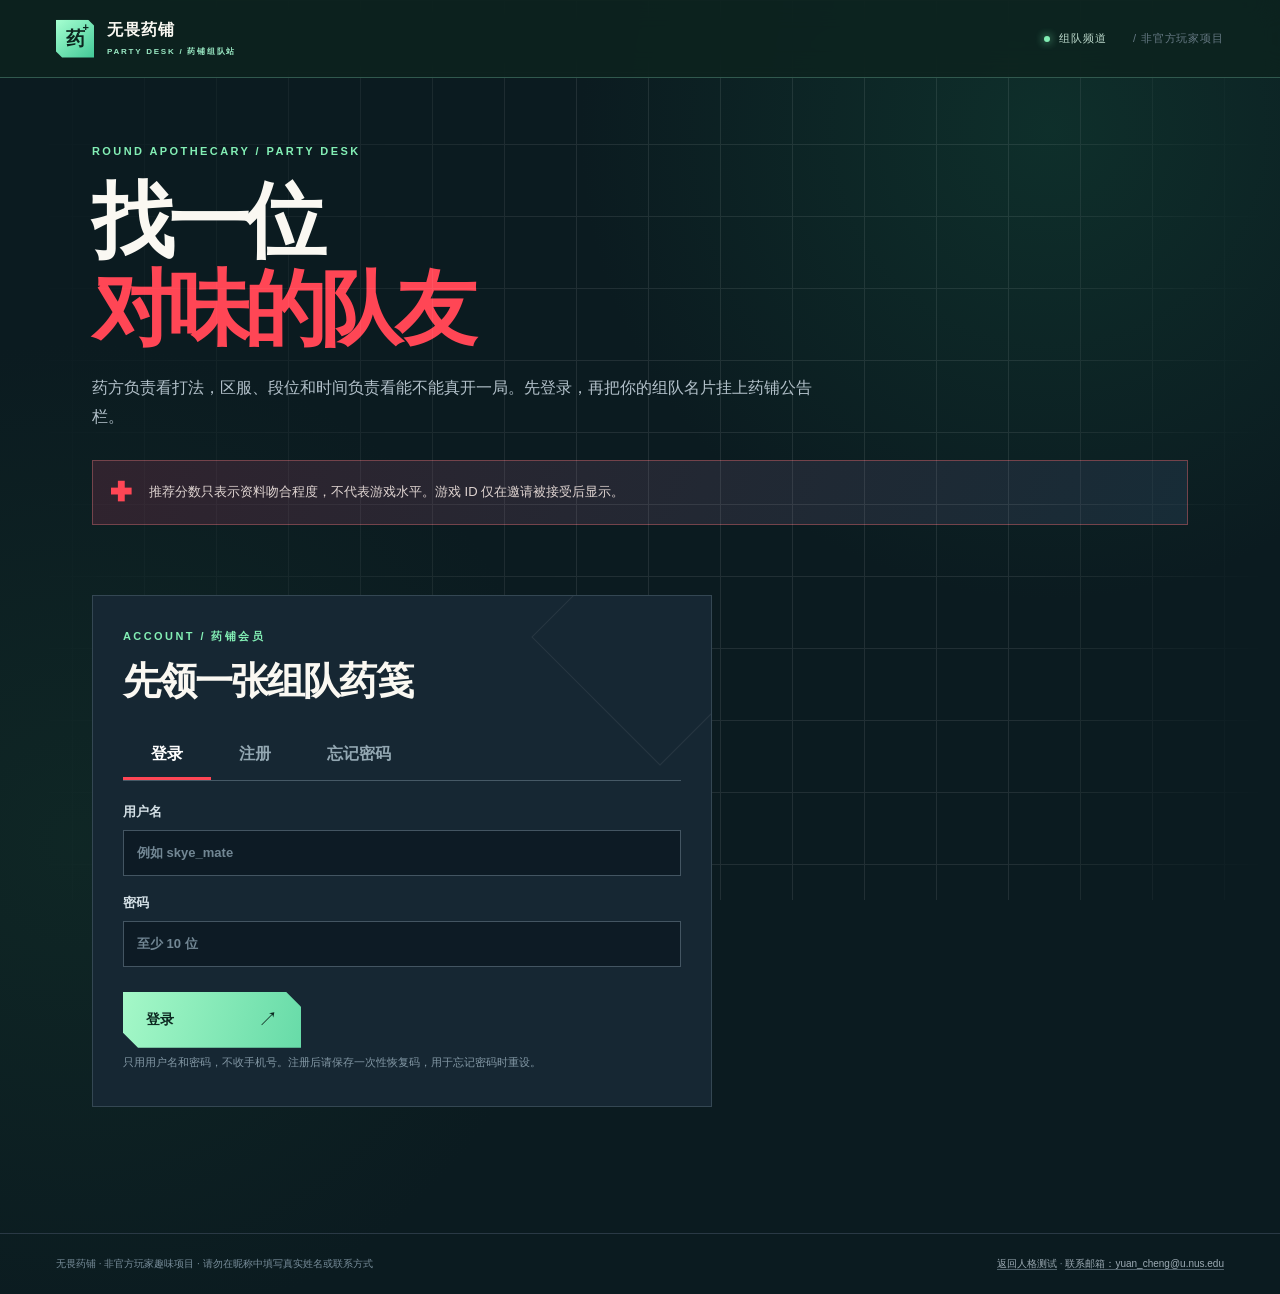
==== match.html @ 4412de56 "Add username accounts and teammate matching page" ====
<!doctype html>
<html lang="zh-CN">
<head>
  <meta charset="utf-8">
  <meta name="viewport" content="width=device-width, initial-scale=1">
  <meta name="theme-color" content="#0d1721">
  <meta http-equiv="Content-Security-Policy" content="default-src 'none'; script-src 'self'; style-src 'self'; img-src 'self' data:; connect-src https://valorant-apothecary-party.f2swf77gfz.chatgpt.site; base-uri 'none'; form-action 'none'">
  <title>药铺组队站｜无畏药铺</title>
  <link rel="stylesheet" href="./styles.css?v=11">
  <link rel="stylesheet" href="./match.css?v=1">
</head>
<body>
  <div class="site-shell">
    <header class="topbar"><a class="brand" href="./"><span class="brand-symbol" aria-hidden="true">药<span>+</span></span><span>无畏药铺<small>PARTY DESK / 药铺组队站</small></span></a><span class="top-status"><i></i> 组队频道 <span class="top-code">/ 非官方玩家项目</span></span></header>
    <main class="match-main">
      <div class="match-heading"><p class="overline">ROUND APOTHECARY / PARTY DESK</p><h1>找一位<span>对味的队友</span></h1><p>药方负责看打法，区服、段位和时间负责看能不能真开一局。先登录，再把你的组队名片挂上药铺公告栏。</p></div>
      <div class="match-banner"><span class="match-banner-icon" aria-hidden="true">✚</span><span>推荐分数只表示资料吻合程度，不代表游戏水平。游戏 ID 仅在邀请被接受后显示。</span></div>
      <p class="match-status" id="match-status" role="status" aria-live="polite"></p>
      <section class="match-panel match-recovery" id="recovery-panel" hidden><span class="panel-label">RECOVERY / 一次性恢复码</span><h2>先把这 5 个恢复码存好</h2><p>忘记密码时可用其中一个重新设置。每个只能用一次，离开此页后不再显示。</p><pre id="recovery-codes"></pre><button class="match-invite-button" id="copy-recovery" type="button">复制恢复码</button><button class="quiet-button" id="dismiss-recovery" type="button">我已保存</button></section>
      <section class="match-auth match-panel" id="match-auth" aria-labelledby="auth-title">
        <div class="match-panel-title"><span class="panel-label">ACCOUNT / 药铺会员</span><h2 id="auth-title">先领一张组队药笺</h2></div>
        <div class="match-tabs" role="tablist" aria-label="账号操作"><button id="tab-login" type="button" role="tab" aria-selected="true">登录</button><button id="tab-register" type="button" role="tab" aria-selected="false">注册</button><button id="tab-recover" type="button" role="tab" aria-selected="false">忘记密码</button></div>
        <form id="auth-form" class="match-form" autocomplete="on"><label>用户名<input id="auth-username" name="username" required minlength="3" maxlength="20" pattern="[A-Za-z][A-Za-z0-9_]{2,19}" autocomplete="username" placeholder="例如 skye_mate"></label><label id="recovery-code-label" hidden>一次性恢复码<input id="auth-code" name="recovery-code" minlength="24" maxlength="24" placeholder="注册时保存的恢复码"></label><label><span id="auth-password-label">密码</span><input id="auth-password" name="password" type="password" required minlength="10" maxlength="128" autocomplete="current-password" placeholder="至少 10 位"></label><button class="button-primary" id="auth-submit" type="submit">登录 <span>↗</span></button></form>
        <p class="match-fine">只用用户名和密码，不收手机号。注册后请保存一次性恢复码，用于忘记密码时重设。</p>
      </section>
      <div id="match-app" hidden>
        <div class="match-account"><strong id="match-welcome"></strong><button class="quiet-button" id="match-logout" type="button">退出登录</button></div>
        <section class="match-panel" aria-labelledby="profile-title"><div class="match-panel-title"><span class="panel-label">PROFILE / 我的组队名片</span><h2 id="profile-title">把开黑习惯写清楚</h2><p id="profile-persona-note"></p></div>
          <form id="profile-form" class="match-form"><div class="match-fields"><label>展示昵称<input id="profile-name" maxlength="20" required placeholder="队友会看到的名字"></label><label>游戏 ID <small>接受邀请后才显示</small><input id="profile-riot" maxlength="40" required placeholder="玩家名#标签"></label><label>区服<select id="profile-region" required><option value="">请选择</option><option value="cn">国服</option><option value="apac">亚太</option><option value="eu">欧洲</option><option value="na">北美</option><option value="other">其他</option></select></label><label>段位<select id="profile-rank" required><option value="">请选择</option><option value="0">黑铁</option><option value="1">青铜</option><option value="2">白银</option><option value="3">黄金</option><option value="4">铂金</option><option value="5">钻石</option><option value="6">超凡</option><option value="7">神话</option><option value="8">辐能战魂</option></select></label><label>常玩定位<select id="profile-role" required><option value="">请选择</option><option value="duelist">决斗者</option><option value="initiator">先锋</option><option value="controller">控场者</option><option value="sentinel">哨卫</option></select></label><label>语音习惯<select id="profile-voice"><option value="0">能开麦</option><option value="1">看情况开麦</option><option value="2">只打字</option></select></label><label class="match-span">我的人格药方<select id="profile-persona" required><option value="">先做测试或选择人格</option></select></label></div>
          <fieldset class="match-time"><legend>一般什么时候玩？可多选</legend><label><input type="checkbox" value="1"> 工作日白天</label><label><input type="checkbox" value="2"> 工作日晚上</label><label><input type="checkbox" value="4"> 周末白天</label><label><input type="checkbox" value="8"> 周末晚上</label><label><input type="checkbox" value="16"> 深夜</label></fieldset>
          <label class="match-toggle"><input id="profile-discoverable" type="checkbox"><span>在组队公告栏公开我的名片</span></label><p class="match-fine">公开名片时，别人能看到昵称、用户名、区服、段位、定位、时间和药方。游戏 ID 仍需双方同意组队后才会显示。</p><button class="button-primary" type="submit">保存组队名片 <span>↗</span></button></form>
        </section>
        <section class="match-panel" aria-labelledby="recommend-title"><div class="match-panel-title"><span class="panel-label">RECOMMEND / 今日合拍</span><h2 id="recommend-title">药铺给你配的队友</h2><p>同区服优先，再看段位、空闲时间和打法互补。</p></div><button class="button-link" id="refresh-matches" type="button">刷新推荐 ↗</button><div class="match-card-grid" id="match-candidates"></div></section>
        <section class="match-panel" aria-labelledby="invites-title"><div class="match-panel-title"><span class="panel-label">INVITATIONS / 组队回执</span><h2 id="invites-title">邀请与已配对队友</h2></div><div class="match-invites" id="match-invites"></div></section>
        <details class="match-danger"><summary>账号管理</summary><p>删除账号会清除你的名片、邀请和登录记录，无法撤销。</p><label>输入用户名确认<input id="delete-confirm" autocomplete="off"></label><label>输入密码确认<input id="delete-password" type="password" autocomplete="current-password"></label><button id="delete-account" type="button">永久删除账号</button></details>
      </div>
    </main>
    <footer><span>无畏药铺 · 非官方玩家趣味项目 · 请勿在昵称中填写真实姓名或联系方式</span><span><a href="./">返回人格测试</a> · <a href="mailto:yuan_cheng@u.nus.edu">联系邮箱：yuan_cheng@u.nus.edu</a></span></footer>
  </div>
  <script src="./lib/personality.js?v=11"></script>
  <script src="./match.js?v=1"></script>
</body>
</html>
---- styles.css ----
:root{--ink:#0d1721;--ink2:#172633;--red:#ff4655;--red2:#d63243;--cream:#ece8de;--white:#faf8f2;--muted:#8d9ca6;--line:#344450;--sans:-apple-system,BlinkMacSystemFont,'PingFang SC','Microsoft YaHei',sans-serif}
*{box-sizing:border-box}html{scroll-behavior:smooth}body{margin:0;background:var(--ink);color:var(--white);font-family:var(--sans);-webkit-font-smoothing:antialiased}button,input{font:inherit}button{cursor:pointer}button:disabled{cursor:not-allowed;opacity:.4}button:focus-visible,input:focus-visible,a:focus-visible{outline:2px solid #fff;outline-offset:4px}[hidden]{display:none!important}.site-shell{max-width:1440px;margin:auto;min-height:100vh;position:relative;overflow:hidden}.site-shell:before{content:"";position:fixed;inset:0;pointer-events:none;opacity:.12;background-image:linear-gradient(#fff 1px,transparent 1px),linear-gradient(90deg,#fff 1px,transparent 1px);background-size:80px 80px;mask-image:linear-gradient(90deg,transparent,#000 45%,#000 80%,transparent)}.topbar{height:78px;padding:0 56px;border-bottom:1px solid #2a3945;display:flex;align-items:center;justify-content:space-between;position:relative;z-index:2}.brand{padding:0;border:0;background:transparent;color:var(--white);display:flex;align-items:center;gap:13px;text-align:left;font-weight:850;font-size:16px;letter-spacing:.07em}.brand-symbol{width:38px;height:38px;background:var(--red);clip-path:polygon(0 0,85% 0,100% 22%,100% 100%,15% 100%,0 78%);display:grid;place-items:center;position:relative;font-size:25px;letter-spacing:-.13em}.brand-symbol span{font-size:10px;position:absolute;top:2px;right:5px;letter-spacing:0}.brand small{display:block;color:#8498a5;font-size:8px;letter-spacing:.22em;margin-top:5px;font-weight:600}.top-status{font-size:11px;letter-spacing:.08em;color:#a4b1bb;display:flex;align-items:center;gap:9px}.top-status i{width:6px;height:6px;border-radius:50%;background:var(--red)}.top-code{color:#667984;margin-left:17px}.screen{position:relative;z-index:1}.intro-screen{min-height:calc(100vh - 138px);display:grid;grid-template-columns:55% 45%;align-items:center;padding:64px 56px 80px}.intro-copy{z-index:1}.kicker,.overline,.panel-label{font-size:11px;font-weight:800;letter-spacing:.22em;color:var(--red)}.kicker{display:flex;align-items:center;gap:17px;margin:0 0 32px}.kicker-line{width:43px;height:1px;background:var(--red)}.kicker span:last-child{color:#9eacb6;letter-spacing:.1em}.intro-copy h1{font-size:clamp(64px,7.2vw,112px);line-height:1.1;letter-spacing:-.08em;margin:0;font-weight:900}.intro-copy h1 em{font-style:normal;color:var(--red);white-space:nowrap}.intro-lead{max-width:490px;color:#bac6ce;line-height:1.95;font-size:17px;margin:33px 0 35px}.intro-actions{display:flex;align-items:center;gap:26px;flex-wrap:wrap}.button-primary{border:0;background:var(--red);color:#fff;min-height:56px;min-width:178px;padding:0 23px;display:inline-flex;align-items:center;justify-content:space-between;gap:25px;font-weight:800;font-size:14px;clip-path:polygon(0 0,calc(100% - 15px) 0,100% 15px,100% 100%,15px 100%,0 calc(100% - 15px));transition:background .2s,transform .2s}.button-primary:hover:not(:disabled){background:#ff6571;transform:translateY(-2px)}.button-primary span{font-size:20px;font-weight:400}.button-link,.quiet-button{border:0;background:none;color:#cbd6dd;padding:10px 0;font-weight:650}.button-link{border-bottom:1px solid var(--red);font-size:13px}.button-link span{margin-left:9px;color:var(--red)}.quiet-button{font-size:12px;color:#94a4ad}.quiet-button:hover,.button-link:hover{color:#fff}.intro-meta{display:flex;gap:14px;align-items:center;margin-top:75px;font-size:11px;color:#80939e;flex-wrap:wrap}.intro-meta b{color:var(--red);font-size:17px;font-weight:400}.hero-art{height:580px;position:relative;display:grid;place-items:center;opacity:.96}.hero-art:before{content:"";position:absolute;width:360px;height:360px;border:1px solid #2c3c48;transform:rotate(45deg)}.hero-art:after{content:"";position:absolute;inset:40px;border:1px solid #293944;clip-path:polygon(0 0,85% 0,100% 15%,100% 100%,0 100%)}.hero-ring{position:absolute;border:1px solid #32434f;border-radius:50%}.ring-a{width:460px;height:460px}.ring-b{width:550px;height:550px;border-color:#253642}.hero-diamond{height:250px;width:250px;background:var(--red);transform:rotate(45deg);display:grid;place-items:center;box-shadow:0 0 95px #ff465530;z-index:1}.hero-diamond-inner{font-size:170px;font-weight:950;transform:rotate(-45deg);line-height:1;color:var(--ink)}.hero-cross{position:absolute;color:var(--red);font-size:24px;z-index:1}.cross-a{top:58px;right:65px}.cross-b{bottom:75px;left:70px}.hero-art-foot{position:absolute;bottom:15px;left:20px;right:20px;display:flex;justify-content:space-between;color:#6a7f8b;font-size:10px;letter-spacing:.18em}.hero-art-foot span{color:var(--red)}footer{border-top:1px solid #2a3945;padding:22px 56px;color:#788d9a;font-size:10px;display:flex;justify-content:space-between;gap:20px;line-height:1.6}footer a{color:#9dabb4;text-decoration:none;border-bottom:1px solid #52636d}footer a:hover{color:#fff}
.flow-screen,.gallery-screen,.result-screen{padding:45px 56px 85px;min-height:calc(100vh - 138px)}.flow-top{display:flex;justify-content:space-between;align-items:center;margin-bottom:48px}.flow-heading{display:flex;align-items:flex-end;justify-content:space-between;gap:24px;margin-bottom:30px}.flow-heading h2{font-size:clamp(38px,4vw,64px);line-height:1.15;letter-spacing:-.06em;margin:0 0 15px;font-weight:900}.flow-heading h2 span{color:var(--red)}.flow-heading p{color:#a4b3bd;font-size:14px;line-height:1.7;margin:0}.corner-stamp{font-size:12px;color:#6d8290;letter-spacing:.15em;border:1px solid #30414d;padding:13px 18px;white-space:nowrap}.selected-slots{display:grid;grid-template-columns:repeat(3,1fr);gap:13px;margin:32px 0}.selected-slot{min-height:115px;border:1px dashed #4c5d68;background:#15232e;position:relative;padding:17px 19px;display:flex;flex-direction:column;align-items:flex-start;justify-content:space-between}.selected-slot.filled{border-style:solid;border-color:var(--red);background:#271e29}.slot-order{color:#a2b0ba;font-size:10px;letter-spacing:.13em}.selected-slot strong{font-size:25px;line-height:1.1}.selected-slot:not(.filled) strong{color:#617682}.selected-slot small{font-size:11px;color:#a3b2bc}.slot-remove{position:absolute;right:11px;top:8px;background:none;border:0;color:#ddd;font-size:23px}.selector-toolbar{display:flex;align-items:center;justify-content:space-between;gap:20px;margin:43px 0 20px}.role-tabs{display:flex;gap:8px;flex-wrap:wrap}.role-tabs button{border:1px solid #3d4d59;color:#a2b2bd;background:#172631;padding:10px 15px;font-size:12px;font-weight:650}.role-tabs button.active{background:var(--red);color:white;border-color:var(--red)}.agent-search{display:flex;align-items:center;gap:8px;background:#172631;border:1px solid #3c4e5b;color:#7b8d98;padding:0 12px;min-width:245px;height:41px}.agent-search span{font-size:22px}.agent-search input{background:none;border:0;outline:none;color:#fff;width:100%;font-size:12px}.agent-search input::placeholder{color:#748692}.agent-grid{display:grid;grid-template-columns:repeat(5,1fr);gap:10px}.agent-card{min-width:0;min-height:75px;background:#192a36;border:1px solid #344652;color:#f2f1eb;text-align:left;display:flex;align-items:center;padding:11px;gap:11px;transition:border .15s,background .15s}.agent-card:hover{border-color:#aab8c1;background:#243643}.agent-card.selected{background:#392431;border-color:var(--red)}.agent-glyph{width:38px;height:45px;flex:none;background:#30434e;color:#b2c2cc;display:grid;place-items:center;clip-path:polygon(0 0,100% 0,100% 75%,75% 100%,0 100%);font-size:21px;font-weight:900}.agent-card.selected .agent-glyph{background:var(--red);color:#fff}.agent-info{display:flex;flex-direction:column;min-width:0;flex:1}.agent-info strong{font-size:13px;white-space:nowrap;overflow:hidden;text-overflow:ellipsis}.agent-info small{color:#8fa3b0;font-size:10px;margin-top:5px}.agent-check{color:var(--red);font-weight:800;font-size:16px}.flow-footer{margin-top:28px;display:flex;justify-content:space-between;align-items:center;color:#8fa3ad;font-size:11px}
.quiz-screen{max-width:1020px;margin:auto}.quiz-track{height:4px;background:#32434e;margin-top:25px}.quiz-track>div{height:100%;background:var(--red);transition:width .2s}.quiz-counter{display:flex;justify-content:space-between;color:#8ca0ad;font-size:12px;margin:16px 0 44px}.quiz-counter span:first-child{color:var(--red);font-weight:850;font-size:16px;letter-spacing:.15em}.quiz-card{background:#172733;border:1px solid #344753;padding:52px 55px 57px;clip-path:polygon(0 0,calc(100% - 27px) 0,100% 27px,100% 100%,0 100%)}.quiz-label{font-size:11px;color:var(--red);font-weight:800;letter-spacing:.17em;margin:0 0 28px;display:flex;justify-content:space-between}.quiz-card h2{font-size:clamp(26px,3.2vw,43px);letter-spacing:-.04em;line-height:1.4;margin:0 0 35px}.option-list{display:grid;gap:10px}.option{width:100%;min-height:65px;border:1px solid #465864;background:#21323e;color:#e7eef2;text-align:left;display:flex;align-items:center;gap:18px;padding:12px 17px;font-size:15px;line-height:1.5}.option:hover{background:#30424e;border-color:#b6c0c6}.option.active{background:#453039;border-color:var(--red)}.option-letter{font-size:11px;color:var(--red);font-weight:900;border:1px solid var(--red);width:27px;height:27px;display:grid;place-items:center;flex:none}.option-arrow{margin-left:auto;color:#82939d}.option.active .option-arrow{color:var(--red)}.quiz-actions{display:flex;justify-content:space-between;align-items:center;color:#7f929e;font-size:11px;margin-top:24px}
.result-hero{min-height:285px;background:var(--red);display:grid;grid-template-columns:130px 1fr 160px;align-items:center;gap:27px;padding:37px 43px;clip-path:polygon(0 0,calc(100% - 32px) 0,100% 32px,100% 100%,0 100%);position:relative;overflow:hidden}.result-hero:before{content:"";position:absolute;inset:0;background:repeating-linear-gradient(135deg,transparent 0,transparent 18px,#0000000b 18px,#0000000b 19px);pointer-events:none}.result-index{align-self:stretch;display:flex;flex-direction:column;justify-content:center;border-right:1px solid #ffffff70;color:#fff;z-index:1}.result-index span{font-size:10px;letter-spacing:.16em}.result-index strong{font-size:73px;line-height:1;font-weight:900;letter-spacing:-.09em}.result-main{z-index:1}.result-kicker{font-size:12px;font-weight:800;letter-spacing:.08em;margin:0 0 12px}.result-main h2{font-size:clamp(48px,5.6vw,80px);line-height:1.12;letter-spacing:-.08em;margin:0 0 12px;font-weight:950}.result-lead{font-size:18px;font-weight:600;margin:0 0 18px;line-height:1.6}.result-tags{display:flex;gap:7px;flex-wrap:wrap}.result-tags span{border:1px solid #ffffffaa;padding:5px 9px;font-size:11px}.result-glyph{font-weight:950;font-size:130px;color:#0d172180;letter-spacing:-.2em;z-index:1}.result-glyph span{font-size:50px;vertical-align:top}.result-layout{display:grid;grid-template-columns:1fr .85fr;gap:15px;margin-top:17px}.result-left{display:grid;gap:15px}.result-panel{border:1px solid #344753;background:#172733;padding:27px 30px}.description-pair{padding:24px 0;border-bottom:1px solid #344752}.description-pair span{font-size:11px;letter-spacing:.12em;color:#8298a6}.description-pair p{font-size:16px;line-height:1.75;margin:10px 0 0}.quote-box{margin-top:26px;background:#263a45;border-left:3px solid var(--red);padding:15px 18px}.quote-box span{display:block;font-size:10px;color:#9aadb7;margin-bottom:7px}.quote-box strong{font-size:18px;line-height:1.6}.pick-panel{min-height:160px}.pick-panel>div{display:flex;gap:8px;flex-wrap:wrap;margin:22px 0 15px}.pick-panel>div span{background:#263b47;border:1px solid #465b67;padding:8px 10px;font-size:12px}.pick-panel p,.structure-note{color:#8499a5;font-size:11px;line-height:1.75;margin:0}.structure-heading{display:flex;align-items:center;justify-content:space-between}.structure-heading>span:last-child{color:#718895;font-size:10px}.structure-panel h3{font-size:15px;margin:32px 0 14px}.structure-panel h3 small{font-size:10px;color:#8398a5;margin-left:12px;font-weight:400}.score-list{display:grid;gap:12px}.score-row>div:first-child{display:flex;justify-content:space-between;font-size:12px;margin-bottom:7px}.score-row strong{font-weight:550}.score-row span{color:#a8bac3}.score-track{height:7px;background:#2d404d}.score-track i{display:block;height:100%;background:var(--red);min-width:2px}.structure-note{margin-top:31px}.result-actions{display:flex;align-items:center;gap:25px;flex-wrap:wrap;margin-top:25px}.result-actions #copy-status{font-size:11px;color:#b9cbd4}
.gallery-tabs{margin:27px 0}.persona-grid{display:grid;grid-template-columns:repeat(3,1fr);gap:12px}.persona-card{border:1px solid #344752;background:#172833;padding:22px;min-height:275px;display:flex;flex-direction:column}.persona-card-top{display:flex;justify-content:space-between;color:var(--red);font-size:10px;font-weight:800;letter-spacing:.1em}.persona-card-top span:last-child{color:#91a5b0}.persona-card h3{font-size:26px;letter-spacing:-.04em;margin:25px 0 8px}.persona-card p{font-size:12px;color:#a9bbc5;line-height:1.7;margin:0 0 7px}.persona-card .persona-lead{font-size:13px;color:#fff;font-weight:650}.persona-card .persona-tease{color:#9daeb8}.persona-quote{margin-top:auto;padding-top:15px;color:#ff7d87;font-size:12px;font-weight:650}
@media(max-width:1100px){.agent-grid{grid-template-columns:repeat(4,1fr)}.intro-screen{grid-template-columns:60% 40%}.hero-art{transform:scale(.78)}.intro-copy h1{font-size:clamp(60px,7vw,88px)}.persona-grid{grid-template-columns:repeat(2,1fr)}}
@media(max-width:760px){.topbar{height:66px;padding:0 18px}.top-status{font-size:9px}.top-code{display:none}.brand{font-size:13px}.brand small{font-size:7px}.brand-symbol{width:33px;height:33px;font-size:22px}.intro-screen{display:block;padding:65px 22px 45px;min-height:auto}.intro-copy h1{font-size:clamp(48px,11vw,76px)}.intro-copy h1 em{white-space:normal}.intro-lead{font-size:14px;margin:24px 0 27px}.intro-meta{margin-top:47px;gap:9px;font-size:9px}.hero-art{height:280px;transform:scale(.52);transform-origin:center 30%;margin:8px 0 -110px}.hero-art-foot{display:none}footer{padding:20px 22px;display:block;font-size:9px}footer span{display:block;margin-bottom:8px}.flow-screen,.gallery-screen,.result-screen{padding:28px 18px 55px;min-height:calc(100vh - 114px)}.flow-top{margin-bottom:32px}.overline{font-size:9px}.flow-heading h2{font-size:37px}.flow-heading p{font-size:12px}.corner-stamp{display:none}.selected-slots{gap:6px;margin:25px 0}.selected-slot{padding:11px;min-height:92px}.slot-order{font-size:8px}.selected-slot strong{font-size:15px}.selected-slot small{font-size:9px}.slot-remove{top:5px;right:5px;font-size:17px}.selector-toolbar{display:block;margin:31px 0 16px}.role-tabs{gap:5px}.role-tabs button{padding:8px 10px;font-size:10px}.agent-search{margin-top:13px;width:100%}.agent-grid{grid-template-columns:repeat(2,1fr);gap:7px}.agent-card{min-height:63px;padding:7px;gap:7px}.agent-glyph{width:31px;height:38px;font-size:17px}.agent-info strong{font-size:11px}.agent-info small{font-size:9px}.agent-check{font-size:13px}.flow-footer{gap:12px}.flow-footer .button-primary{min-width:155px;min-height:50px;font-size:12px}.quiz-counter{font-size:10px;margin-bottom:28px}.quiz-counter span:last-child{max-width:170px;text-align:right}.quiz-card{padding:29px 19px 34px}.quiz-card h2{font-size:26px}.option{font-size:13px;padding:10px;gap:11px;min-height:62px}.quiz-actions{gap:12px}.quiz-actions>span{max-width:150px}.result-hero{display:block;padding:25px 22px 34px;min-height:0}.result-index{display:flex;flex-direction:row;gap:5px;align-items:baseline;justify-content:flex-start;border:0;margin-bottom:14px}.result-index strong{font-size:33px}.result-main h2{font-size:52px}.result-lead{font-size:15px}.result-glyph{display:none}.result-kicker{font-size:10px}.result-layout{display:block}.result-left{margin-bottom:14px}.result-panel{padding:22px}.description-pair p{font-size:14px}.quote-box strong{font-size:16px}.result-actions{gap:18px}.persona-grid{grid-template-columns:1fr}.persona-card{min-height:260px}}

/* Short, tactile feedback for choices and screen changes. */
.screen:not([hidden]){animation:screen-enter .32s ease-out both}
.button-primary,.button-link,.quiet-button,.role-tabs button,.slot-remove,.agent-card,.option{transition:transform .16s ease,background-color .16s ease,border-color .16s ease,color .16s ease,box-shadow .16s ease}
.button-primary:hover:not(:disabled){transform:translateY(-2px)}
.button-primary:active:not(:disabled),.button-primary:hover:active:not(:disabled){transform:translateY(2px) scale(.98);background:var(--red2)}
.button-link:active,.quiet-button:active,.role-tabs button:active,.slot-remove:active{transform:scale(.95)}
.agent-card:hover{transform:translateY(-2px)}
.agent-card:active,.agent-card:hover:active{transform:scale(.97)}
.agent-card.just-picked{animation:agent-lock .34s ease-out both}
.selected-slot.just-picked{animation:slot-lock .36s ease-out both}
.option:hover{transform:translateX(3px)}
.option:active,.option:hover:active{transform:translateX(1px) scale(.99)}
.option.active{animation:option-lock .36s ease-out both}
.option.active .option-arrow{transform:rotate(45deg);transition:transform .24s ease}
.quiz-card.question-enter{animation:question-enter .3s ease-out both}
.result-screen:not([hidden]) .result-hero{animation:result-reveal .48s cubic-bezier(.2,.8,.2,1) both}
.result-screen:not([hidden]) .result-panel{animation:panel-enter .4s ease-out .12s both}
.result-screen:not([hidden]) .structure-panel{animation-delay:.2s}
.result-screen:not([hidden]) .score-track i{transform-origin:left;animation:score-grow .65s cubic-bezier(.2,.8,.2,1) .3s both}
@keyframes screen-enter{from{opacity:0;transform:translateY(10px)}to{opacity:1;transform:translateY(0)}}
@keyframes agent-lock{0%{transform:scale(.95);box-shadow:0 0 0 0 #ff465500}55%{transform:scale(1.025);box-shadow:0 0 0 5px #ff465528}100%{transform:scale(1);box-shadow:0 0 0 0 #ff465500}}
@keyframes slot-lock{0%{background:#15232e;transform:translateY(5px)}60%{background:#4a2533}100%{background:#271e29;transform:translateY(0)}}
@keyframes option-lock{0%{box-shadow:inset 0 0 0 0 #ff4655aa}50%{box-shadow:inset 5px 0 0 0 #ff4655aa}100%{box-shadow:inset 3px 0 0 0 #ff465555}}
@keyframes question-enter{from{opacity:.3;transform:translateX(14px)}to{opacity:1;transform:translateX(0)}}
@keyframes result-reveal{from{opacity:0;transform:translateY(16px) scale(.985)}to{opacity:1;transform:translateY(0) scale(1)}}
@keyframes panel-enter{from{opacity:0;transform:translateY(12px)}to{opacity:1;transform:translateY(0)}}
@keyframes score-grow{from{transform:scaleX(0)}to{transform:scaleX(1)}}
@media(prefers-reduced-motion:reduce){html{scroll-behavior:auto}*,*::before,*::after{animation-duration:.01ms!important;animation-iteration-count:1!important;transition-duration:.01ms!important}}

/* The Spike escort: a playful visual thread from the lobby to the result. */
.intro-screen{background:radial-gradient(ellipse 47% 48% at 84% 49%,#73303b32 0,transparent 80%)}
.hero-art{isolation:isolate;--drift-x:0px;--drift-y:0px}
.hero-art:before{border-color:#ff46554b;box-shadow:0 0 85px #ff465513,inset 0 0 60px #ff46550b;animation:radar-breathe 5s ease-in-out infinite}
.hero-art:after{border-color:#5a414b;opacity:.7}
.hero-ring{border-style:dashed;animation:orbit-turn 35s linear infinite}
.ring-a{border-color:#ff46555e}
.ring-b{border-color:#57637066;animation-direction:reverse;animation-duration:55s}
.hero-diamond{width:255px;height:255px;opacity:.78;box-shadow:0 0 90px #ff465552;animation:diamond-breathe 4s ease-in-out infinite}
.hero-sweep{position:absolute;width:460px;height:460px;border-radius:50%;background:conic-gradient(from -45deg,transparent 0deg,transparent 295deg,#ff46551f 335deg,transparent 360deg);z-index:0;animation:orbit-turn 7s linear infinite;mask-image:radial-gradient(circle,transparent 0 44%,#000 45%)}
.hero-mascot{position:absolute;z-index:2;width:min(640px,119%);height:auto;max-width:none;left:50%;top:47%;filter:drop-shadow(0 24px 22px #070d16a8) drop-shadow(0 0 40px #ff46552a);animation:mascot-run 3.4s ease-in-out infinite;will-change:transform}
.hero-beacon{position:absolute;z-index:3;top:76px;right:2px;display:flex;align-items:center;gap:9px;background:#0b1726df;border:1px solid #73535d;padding:10px 13px;color:#f0d9d9;font-size:9px;font-weight:850;letter-spacing:.16em;transform:rotate(5deg);box-shadow:0 7px 20px #0004}
.hero-beacon i{width:7px;height:7px;border-radius:50%;background:var(--red);box-shadow:0 0 0 5px #ff46552f;animation:beacon-blink 1.5s ease-in-out infinite}
.hero-comic{position:absolute;z-index:4;top:120px;left:-8px;background:#f5eecf;color:#1a2228;padding:13px 20px 15px;clip-path:polygon(0 0,100% 0,100% 75%,86% 75%,78% 100%,79% 75%,0 75%);font-weight:950;font-size:19px;letter-spacing:-.04em;transform:rotate(-8deg);box-shadow:0 9px 25px #0006;animation:comic-pop 4.8s ease-in-out infinite}
.hero-comic span{color:var(--red);margin-left:5px;font-size:23px}
.hero-status{position:absolute;z-index:4;left:29px;right:29px;bottom:45px;min-height:67px;display:flex;align-items:center;gap:13px;padding:11px 15px;background:#101e2af0;border:1px solid #d85662a6;box-shadow:0 12px 25px #0008,inset 3px 0 var(--red);backdrop-filter:blur(8px);clip-path:polygon(0 0,calc(100% - 13px) 0,100% 13px,100% 100%,0 100%)}
.hero-status-icon{color:var(--red);font-size:27px;line-height:1;text-shadow:0 0 16px var(--red);animation:beacon-blink 1.5s ease-in-out infinite}
.hero-status strong,.hero-status small{display:block}.hero-status strong{font-size:13px;letter-spacing:.08em}.hero-status small{font-size:10px;color:#9bb0bc;margin-top:5px}
.hero-signal,.signal-bars{margin-left:auto;display:flex;align-items:flex-end;gap:3px;flex:none}
.hero-signal i,.signal-bars i{display:block;width:4px;background:var(--red);animation:signal-wave 1s ease-in-out infinite alternate}.hero-signal i:nth-child(1),.signal-bars i:nth-child(1){height:8px}.hero-signal i:nth-child(2),.signal-bars i:nth-child(2){height:14px;animation-delay:.18s}.hero-signal i:nth-child(3),.signal-bars i:nth-child(3){height:20px;animation-delay:.36s}
.hero-cross{animation:cross-blink 3s steps(2,end) infinite}.cross-b{animation-delay:1.5s}
.hero-art-foot{bottom:9px}
.quiz-brief{display:flex;align-items:center;gap:10px;margin:-25px 0 20px;padding:10px 14px;background:linear-gradient(90deg,#301f2b,#192b37 65%);border-left:3px solid var(--red);color:#c4d2da;font-size:11px;letter-spacing:.04em}
.spike-mark{color:var(--red);font-size:18px;line-height:1;animation:beacon-blink 1.5s ease-in-out infinite}
.quiz-card{position:relative;box-shadow:0 16px 45px #0003}
.quiz-card:before{content:"";position:absolute;left:-20%;top:0;width:55%;height:2px;background:linear-gradient(90deg,transparent,#ff4655aa,transparent);animation:scan-sweep 5s ease-in-out infinite;pointer-events:none}
.option{position:relative;overflow:hidden}
.option:after{content:"";position:absolute;inset:0 auto 0 0;width:0;background:linear-gradient(90deg,#ff46552b,transparent);transition:width .3s ease;pointer-events:none}
.option:hover:after,.option.active:after{width:100%}
.option>*{position:relative;z-index:1}
.result-hero{grid-template-columns:130px minmax(0,1fr) 190px;box-shadow:0 15px 35px #0004}
.result-hero:after{content:"";position:absolute;width:450px;height:450px;right:-130px;top:-100px;border:1px solid #ffffff40;border-radius:50%;box-shadow:0 0 0 50px #ffffff13,0 0 0 100px #ffffff0b;pointer-events:none}
.result-art{height:210px;position:relative;z-index:1;align-self:end}
.result-art img{position:absolute;right:-52px;bottom:-71px;width:270px;height:auto;filter:drop-shadow(0 14px 9px #651f2b88);animation:result-mascot 3s ease-in-out infinite}
.result-art span{position:absolute;z-index:2;right:62px;top:-4px;white-space:nowrap;background:#f5eecf;color:#1a2228;padding:8px 12px;font-weight:950;font-size:12px;transform:rotate(8deg)}
.persona-card{position:relative;overflow:hidden;transition:transform .2s,border-color .2s,box-shadow .2s}.persona-card:hover{transform:translateY(-4px);border-color:#ff46559e;box-shadow:0 12px 24px #0004}.persona-card:after{content:"◆";position:absolute;right:-10px;top:-25px;font-size:115px;color:#ff46550b;pointer-events:none}
@keyframes orbit-turn{to{transform:rotate(360deg)}}
@keyframes radar-breathe{50%{border-color:#ff465588;box-shadow:0 0 110px #ff465526,inset 0 0 70px #ff46551b}}
@keyframes diamond-breathe{50%{opacity:.9;box-shadow:0 0 120px #ff465574;transform:rotate(45deg) scale(1.04)}}
@keyframes mascot-run{0%,100%{transform:translate(calc(-50% + var(--drift-x)),calc(-50% + var(--drift-y))) rotate(-2deg)}50%{transform:translate(calc(-50% + var(--drift-x)),calc(-52% + var(--drift-y))) rotate(1deg)}}
@keyframes result-mascot{50%{transform:translateY(-8px) rotate(2deg)}}
@keyframes beacon-blink{50%{opacity:.35;filter:brightness(.65)}}
@keyframes signal-wave{to{height:5px;opacity:.4}}
@keyframes comic-pop{0%,84%,100%{transform:rotate(-8deg) scale(1)}89%{transform:rotate(-6deg) scale(1.07)}}
@keyframes cross-blink{50%{opacity:.25}}
@keyframes scan-sweep{0%,100%{transform:translateX(-30%)}50%{transform:translateX(220%)}}
@media(max-width:1100px){.hero-art{transform:scale(.8)}.hero-mascot{width:660px}.hero-status{left:8px;right:8px}}
@media(max-width:760px){
  .intro-screen{padding-bottom:28px;background:radial-gradient(ellipse 80% 25% at 50% 78%,#73303b32,transparent 85%)}
  .hero-art{height:365px;transform:none;transform-origin:center;margin:15px -9px 0;overflow:visible}
  .hero-art:before{width:270px;height:270px}.hero-art:after{inset:28px}
  .ring-a,.hero-sweep{width:315px;height:315px}.ring-b{width:370px;height:370px}
  .hero-diamond{width:180px;height:180px}
  .hero-mascot{width:min(355px,95vw);top:46%}
  .hero-comic{top:38px;left:3px;font-size:13px;padding:9px 11px 12px}.hero-comic span{font-size:15px}
  .hero-beacon{top:22px;right:3px;font-size:7px;padding:7px 8px}
  .hero-status{bottom:3px;left:8px;right:8px;min-height:58px;padding:9px 11px}.hero-status strong{font-size:11px}.hero-status small{font-size:9px}
  .hero-art-foot,.hero-cross{display:none}
  .quiz-brief{font-size:10px;margin:-13px 0 17px;padding:8px 10px}
  .result-hero{min-height:260px;padding-bottom:86px}.result-art{position:absolute;right:0;bottom:0;width:120px;height:115px;opacity:.88;z-index:0}.result-art img{width:165px;right:-22px;bottom:-40px}.result-art span{font-size:9px;top:-8px;right:13px;padding:5px 8px}.result-main{position:relative;z-index:1}.result-lead{max-width:78%}
}
@media(max-width:420px){.hero-art{height:335px}.hero-mascot{width:min(350px,92vw)}.hero-status{bottom:0}.hero-status small{font-size:8px}.result-main h2{font-size:43px}}

/* Agent select: illustrated portraits in five lightweight 3×2 atlases. */
.agent-card{position:relative;min-height:90px;padding:8px;gap:11px;overflow:hidden;background:linear-gradient(135deg,#1d303d,#172631)}
.agent-card:before{content:"";position:absolute;inset:auto 0 0 0;height:2px;background:var(--red);transform:scaleX(0);transform-origin:left;transition:transform .22s ease}
.agent-card:hover:before,.agent-card.selected:before{transform:scaleX(1)}
.agent-card.selected{background:linear-gradient(135deg,#432734,#241e2b)}
.agent-portrait,.slot-portrait{display:block;flex:none;aspect-ratio:1;background-color:#30434e;background-image:var(--portrait-sheet);background-repeat:no-repeat;background-size:300% 200%;background-position:var(--portrait-x) var(--portrait-y)}
.agent-portrait{width:64px;border:1px solid #ffffff4a;clip-path:polygon(0 0,100% 0,100% 83%,83% 100%,0 100%);box-shadow:0 4px 12px #0007;transition:transform .2s ease,filter .2s ease;filter:saturate(.92)}
.agent-card:hover .agent-portrait{transform:scale(1.06);filter:saturate(1.15)}
.agent-card.selected .agent-portrait{filter:saturate(1.15) brightness(1.06);outline:2px solid var(--red)}
.agent-info strong{font-size:15px}.agent-info small{font-size:10px;line-height:1.4}
.agent-check{position:absolute;right:7px;top:7px;min-width:22px;padding:2px 3px;text-align:center;background:#12202bdf;font-size:13px;line-height:1.35}
.agent-card.selected .agent-check{background:var(--red);color:#fff}
.selected-slot.filled{overflow:hidden;isolation:isolate}
.selected-slot.filled:before{content:"";position:absolute;inset:0;background:linear-gradient(90deg,#271e29 20%,#271e29a8 65%,transparent);z-index:1;pointer-events:none}
.slot-portrait{position:absolute;right:-5px;bottom:-15px;width:105px;opacity:.8;filter:saturate(.9)}
.selected-slot .slot-order,.selected-slot strong,.selected-slot small{position:relative;z-index:2}
.selected-slot .slot-remove{z-index:3}
.selected-slot.filled strong{text-shadow:0 2px 8px #000b}
@media(max-width:760px){.agent-card{min-height:77px;padding:6px;gap:7px}.agent-portrait{width:55px}.agent-info strong{font-size:12px}.agent-info small{font-size:9px}.agent-check{right:4px;top:4px;font-size:11px;min-width:18px}.slot-portrait{width:72px;right:-10px;bottom:-8px}.selected-slot.filled:before{background:linear-gradient(90deg,#271e29 15%,#271e29bf 65%,transparent)}}

/* Tactical confirm buttons: agent lock-in and round advance. */
.command-button{position:relative;isolation:isolate;overflow:hidden;min-width:232px;min-height:70px;padding:8px 9px;gap:9px;background:repeating-linear-gradient(125deg,#ffffff0e 0 2px,transparent 2px 14px),linear-gradient(110deg,#ff5865,#ed3048 68%,#d72742);clip-path:polygon(0 0,calc(100% - 23px) 0,100% 23px,100% 100%,23px 100%,0 calc(100% - 23px));text-align:left;box-shadow:inset 0 0 0 1px #ffffff2e;transition:transform .18s ease,filter .18s ease,background .18s ease}
.command-button:before{content:"";position:absolute;z-index:0;top:-30%;bottom:-30%;left:-70%;width:55%;background:linear-gradient(90deg,transparent,#ffffff55,transparent);transform:skewX(-23deg) translateX(0);opacity:0;pointer-events:none}
.command-button:after{content:"";position:absolute;z-index:2;left:0;bottom:0;width:var(--charge,0%);height:3px;background:#fff4c7;box-shadow:0 0 11px #fff4c7;transition:width .28s ease;pointer-events:none}
.command-button:not(:disabled):hover{background:repeating-linear-gradient(125deg,#ffffff15 0 2px,transparent 2px 14px),linear-gradient(110deg,#ff6b75,#f84156 68%,#db3049);filter:drop-shadow(0 7px 13px #ff46554d);transform:translateY(-3px)}
.command-button:not(:disabled):hover:before{animation:command-glint .55s ease-out both}
.command-button:not(:disabled):active{transform:translateY(1px) scale(.985);filter:brightness(.92)}
.command-button.is-advancing{animation:command-confirm .27s ease-out both;pointer-events:none}
.command-button.is-advancing:before{animation:command-glint .27s ease-out both}
.command-button:disabled{opacity:1;color:#81929d;background:linear-gradient(110deg,#243641,#1a2b35);box-shadow:inset 0 0 0 1px #43515a}
.command-button:disabled:after{background:var(--red);box-shadow:none}
.command-button .command-pips,.command-button .command-round{position:relative;z-index:1;width:46px;height:52px;flex:none;display:flex;align-items:center;justify-content:center;background:#16232fdd;clip-path:polygon(0 0,100% 0,100% 100%,12px 100%,0 calc(100% - 12px))}
.command-button .command-pips{gap:4px;transform:none}.command-button .command-pips i{width:6px;height:17px;background:#536370;transform:skewX(-18deg);transition:background .18s,box-shadow .18s,transform .18s}
.command-button[data-count="1"] .command-pips i:first-child,.command-button[data-count="2"] .command-pips i:nth-child(-n+2),.command-button[data-count="3"] .command-pips i{background:#ff6571;box-shadow:0 0 9px #ff46559a;transform:skewX(-18deg) scaleY(1.15)}
.command-button .command-round{font-size:22px;font-weight:900;letter-spacing:-.08em;color:#fff;line-height:1}
.command-button:disabled .command-round{color:#778b98}
.command-button .command-copy{position:relative;z-index:1;min-width:0;display:flex;flex:1;flex-direction:column;align-items:flex-start;justify-content:center;gap:4px;line-height:1.15;font-size:inherit;font-weight:inherit}
.command-button .command-copy small{font-size:9px;font-weight:800;letter-spacing:.1em;color:#ffe0e4;white-space:nowrap}
.command-button .command-copy strong{font-size:16px;font-weight:900;letter-spacing:.025em;white-space:nowrap}
.command-button:disabled .command-copy small{color:#84949f}.command-button:disabled .command-copy strong{color:#bdc7ce}
.command-button .command-arrow{position:relative;z-index:1;width:43px;height:52px;flex:none;display:grid;place-items:center;background:#9b2034a3;clip-path:polygon(0 0,100% 0,100% 100%,0 100%);font-size:inherit;font-weight:inherit;transition:background .18s}
.command-button .command-arrow svg{width:24px;height:24px;transition:transform .2s ease}
.command-button:not(:disabled):hover .command-arrow{background:#7a182d}.command-button:not(:disabled):hover .command-arrow svg{transform:translate(3px,-3px)}
.command-button:disabled .command-arrow{background:#344550;color:#7a8d98}
.command-button--round{--charge:100%}
@keyframes command-glint{from{left:-70%;opacity:0}20%{opacity:1}to{left:135%;opacity:0}}
@keyframes command-confirm{0%{transform:translateY(0) scale(1);filter:brightness(1)}40%{transform:translateY(2px) scale(.97);filter:brightness(1.35)}100%{transform:translateY(0) scale(1.01);filter:brightness(1)}}
@media(max-width:760px){.flow-footer .command-button,.quiz-actions .command-button{min-width:205px;min-height:64px;padding:6px;gap:6px}.command-button .command-pips,.command-button .command-round{width:37px;height:49px}.command-button .command-round{font-size:19px}.command-button .command-copy small{font-size:8px}.command-button .command-copy strong{font-size:13px}.command-button .command-arrow{width:36px;height:49px}.command-button .command-arrow svg{width:21px;height:21px}.quiz-actions>span{max-width:125px}}
@media(max-width:360px){.flow-footer,.quiz-actions{flex-wrap:wrap}.flow-footer>span,.quiz-actions>span{width:100%;max-width:none}.flow-footer .command-button,.quiz-actions .command-button{margin-left:auto}}

/* Wingman runs above the round progress line as the quiz advances. */
.quiz-track{position:relative;height:87px;background:none;--runner-progress:8.333%}
.quiz-track:before{content:"";position:absolute;left:0;right:0;bottom:0;height:4px;background:#32434e}
.quiz-track #quiz-progress{position:absolute;left:0;bottom:0;height:4px;box-shadow:0 0 13px #ff46554a;transition:width .55s cubic-bezier(.22,1,.36,1)}
.quiz-track > .quiz-runner{position:absolute;z-index:1;left:clamp(0px,calc(var(--runner-progress) - 40px),calc(100% - 80px));bottom:4px;width:80px;height:80px;background:none;pointer-events:none;transition:left .55s cubic-bezier(.22,1,.36,1)}
.quiz-runner:after{content:"";position:absolute;bottom:-6px;left:20px;width:40px;height:7px;border-radius:50%;background:#ff465565;filter:blur(5px);animation:wingman-shadow .52s ease-in-out infinite}
.quiz-runner-sprite{display:block;position:relative;z-index:1;width:100%;height:100%;background:url('./assets/wingman-official-wiggle.png') center bottom/contain no-repeat;filter:drop-shadow(0 2px 5px #000a);animation:wingman-bounce .52s ease-in-out infinite}
@keyframes wingman-bounce{0%,50%,100%{transform:translateY(0) rotate(-2deg)}25%,75%{transform:translateY(-3px) rotate(2deg)}}
@keyframes wingman-shadow{0%,50%,100%{transform:scaleX(1);opacity:.7}25%,75%{transform:scaleX(.7);opacity:.4}}
@media(max-width:760px){.quiz-track{height:73px}.quiz-track > .quiz-runner{width:66px;height:66px;left:clamp(0px,calc(var(--runner-progress) - 33px),calc(100% - 66px))}.quiz-runner:after{left:15px;width:36px}}

/* Twenty-four original round companions, packed as four 3×2 image atlases. */
.result-hero{min-height:330px;grid-template-columns:130px minmax(0,1fr) 205px}
.result-main h2{font-size:clamp(46px,5.2vw,70px)}
.result-art{height:260px}
.result-mascot,.persona-card-art{background-image:var(--mascot-sheet);background-size:300% 200%;background-position:var(--mascot-x) var(--mascot-y);background-repeat:no-repeat}
.result-mascot{position:absolute;right:-19px;bottom:0;width:250px;height:250px;filter:drop-shadow(0 14px 10px #651f2b80);animation:result-mascot 3s ease-in-out infinite}
.result-art span{right:70px;top:-7px}
.persona-card{min-height:310px}
.persona-card-art{position:absolute;z-index:0;top:42px;right:12px;width:104px;height:104px;filter:drop-shadow(0 6px 6px #0007);transition:transform .2s ease}
.persona-card:hover .persona-card-art{transform:translateY(-4px) scale(1.06)}
.persona-card h3{position:relative;z-index:1;max-width:calc(100% - 105px);min-height:100px;margin:14px 0 8px;display:flex;align-items:center;font-size:24px;line-height:1.3}
.persona-card p,.persona-card .persona-quote{position:relative;z-index:1}
@media(max-width:760px){.result-hero{min-height:0;padding-bottom:205px}.result-art{width:220px;height:185px;opacity:1}.result-mascot{right:-9px;bottom:0;width:215px;height:215px}.result-art span{right:95px;top:-14px}.result-main h2{font-size:clamp(39px,11vw,52px)}.result-lead{max-width:100%}}

/* A small illustrated briefing changes with each of the twelve questions. */
.quiz-label>span:first-child{display:flex;align-items:center;gap:12px}
.quiz-label b{padding:5px 8px;border:1px solid #ff46556e;color:#ffb0b6;background:#ff46551b;font-size:10px;font-weight:800;letter-spacing:.08em}
.quiz-card[data-act="objective"] .quiz-label b{border-color:#ffc57975;color:#ffe0ad;background:#ffc57916}
.quiz-card[data-act="tempo"] .quiz-label b{border-color:#80dce67c;color:#a5eef2;background:#80dce615}
.scenario-heading{display:grid;grid-template-columns:minmax(0,1fr) 142px;align-items:center;gap:23px;margin:0 0 35px}
.quiz-card .scenario-heading h2{margin:0}
.scenario-art-frame{position:relative;isolation:isolate;display:grid;place-items:center;width:142px;height:142px;justify-self:end;overflow:hidden;clip-path:polygon(0 0,calc(100% - 18px) 0,100% 18px,100% 100%,18px 100%,0 calc(100% - 18px));border:1px solid #48606b;background:radial-gradient(circle at 50% 48%,#ff465521,transparent 64%),repeating-linear-gradient(0deg,transparent 0 17px,#ffffff08 17px 18px),#1c313e}
.scenario-art-frame:before{content:"";position:absolute;inset:19px;border:1px solid #ff465553;border-radius:50%;box-shadow:0 0 0 16px #ff46550c,0 0 0 32px #ff465508;animation:radar-breathe 4s ease-in-out infinite}
.scenario-art-frame:after{content:"";position:absolute;right:0;bottom:0;width:35px;height:3px;background:var(--red);box-shadow:0 0 9px var(--red)}
.scenario-art{position:relative;z-index:1;display:block;width:128px;height:128px;background-image:var(--scene-sheet);background-size:300% 200%;background-position:var(--scene-x) var(--scene-y);background-repeat:no-repeat;filter:drop-shadow(0 6px 6px #0008);animation:scene-float 3.4s ease-in-out infinite}
.quiz-card.has-answer .scenario-art-frame{animation:scene-lock .42s ease-out}
.quiz-card[data-act="objective"] .scenario-art-frame{background:radial-gradient(circle at 50% 48%,#ffc57923,transparent 64%),repeating-linear-gradient(0deg,transparent 0 17px,#ffffff08 17px 18px),#27323a}
.quiz-card[data-act="tempo"] .scenario-art-frame{background:radial-gradient(circle at 50% 48%,#80dce628,transparent 64%),repeating-linear-gradient(0deg,transparent 0 17px,#ffffff08 17px 18px),#18343e}
@keyframes scene-float{50%{transform:translateY(-5px) rotate(2deg)}}
@keyframes scene-lock{50%{filter:brightness(1.3);transform:scale(1.035)}}
@media(max-width:760px){.quiz-label>span:first-child{gap:7px}.quiz-label b{font-size:8px;padding:4px 5px}.scenario-heading{grid-template-columns:minmax(0,1fr) 92px;gap:10px;margin-bottom:28px}.scenario-art-frame{width:92px;height:92px}.scenario-art-frame:before{inset:13px}.scenario-art{width:86px;height:86px}.quiz-card .scenario-heading h2{font-size:25px}}

/* Round Apothecary: warm herb motifs inside a neon tactical storefront. */
:root{--mint:#83efb5;--mint-deep:#248e70;--amber:#ffcc80}
body{background:#0b1b20}
.site-shell{background:radial-gradient(circle at 82% 10%,#1244367d,transparent 30%),radial-gradient(circle at 6% 65%,#15382d65,transparent 34%),#0b1b20}
.site-shell:before{opacity:.09;background-size:72px 72px}
.topbar{border-bottom-color:#31594e;background:#0d231fdd;backdrop-filter:blur(14px)}
.brand-symbol{background:linear-gradient(140deg,#a6ffd1,#42c997);color:#0c241e;clip-path:polygon(0 0,84% 0,100% 16%,100% 100%,16% 100%,0 84%);font-size:19px;letter-spacing:0;box-shadow:0 0 25px #66e4ab50}
.brand-symbol span{font-size:11px;top:1px;right:5px}
.brand small{color:#9beac5}
.top-status i{background:var(--mint);box-shadow:0 0 10px var(--mint);animation:beacon-blink 2s ease-in-out infinite}
.top-status{color:#bad6c9}
.intro-screen{grid-template-columns:minmax(0,52%) minmax(0,48%);column-gap:8px;align-items:center;padding-top:66px;background:radial-gradient(ellipse 45% 45% at 80% 23%,#2ea67829,transparent 80%)}
.kicker,.overline,.panel-label{color:var(--mint)}
.kicker-line{background:var(--mint)}
.intro-copy h1{font-size:clamp(68px,7.2vw,108px);line-height:1.12;letter-spacing:-.085em}
.intro-copy h1 em{color:#a7f6c9;text-shadow:0 0 46px #63e2a742}
.intro-lead{max-width:510px;color:#c6d8ce}
.button-primary:not(.command-button){background:linear-gradient(105deg,#a5f8c8,#67dba8);color:#0d2921;box-shadow:0 8px 30px #4ee5a12b;transition:transform .2s,filter .2s,box-shadow .2s}
.button-primary:not(.command-button):hover:not(:disabled){background:linear-gradient(105deg,#c2ffdd,#7cebb7);box-shadow:0 10px 38px #4ee5a15e;transform:translateY(-3px)}
.button-link{border-bottom-color:var(--mint)}.button-link span{color:var(--mint)}
.intro-meta{margin-top:53px;color:#a7c1b3}.intro-meta b{color:var(--mint)}
.apothecary-art{height:570px;overflow:visible;isolation:isolate;opacity:1;transform:none}
.apothecary-art:before,.apothecary-art:after{display:none}
.shop-halo{position:absolute;inset:24px 0 17px;border:1px solid #55cf9d44;border-radius:50%;background:radial-gradient(circle,#29694a6b 0,#164b3a35 40%,transparent 71%);box-shadow:0 0 0 29px #6ae8a00a,inset 0 0 70px #56d9a425;animation:shop-pulse 6s ease-in-out infinite}
.shop-halo:before,.shop-halo:after{content:"";position:absolute;border:1px dashed #73ebae65;border-radius:50%;inset:30px;animation:orbit-turn 45s linear infinite}
.shop-halo:after{inset:78px;border-style:solid;animation-direction:reverse}
.shop-grid{position:absolute;z-index:0;inset:70px 3px 30px;background:linear-gradient(90deg,transparent 49.7%,#88f6b52b 50%,transparent 50.3%),linear-gradient(transparent 49.7%,#88f6b52b 50%,transparent 50.3%);background-size:54px 54px;mask-image:radial-gradient(circle,#000 10%,transparent 73%)}
.shop-shell{position:absolute;z-index:1;top:50%;left:50%;width:350px;height:385px;transform:translate(calc(-50% + var(--drift-x)),calc(-50% + var(--drift-y)));background:linear-gradient(145deg,#28584b,#102f2b 57%,#0a2928);border:2px solid #9af2c2;box-shadow:0 18px 45px #000a,0 0 30px #6be6ae48,inset 0 0 30px #63daa528;clip-path:polygon(7% 0,93% 0,100% 8%,100% 100%,0 100%,0 8%);animation:shop-arrive .75s both}
.shop-roof{height:34px;display:flex;align-items:center;justify-content:space-around;background:repeating-linear-gradient(90deg,#b1fbd4 0 47px,#81dfa9 47px 94px);border-bottom:4px solid #1b785a;box-shadow:0 5px 16px #72f2ae70}
.shop-roof i{display:block;width:6px;height:6px;background:#0c4f41;transform:rotate(45deg)}
.shop-sign{height:96px;text-align:center;padding-top:9px;background:linear-gradient(180deg,#183e37,#10342e);border-bottom:1px solid #6adfa77d;display:flex;flex-direction:column;align-items:center;justify-content:center}
.shop-sign small{font-size:8px;font-weight:800;letter-spacing:.22em;color:#a4eec9}
.shop-sign strong{font-size:36px;font-weight:950;letter-spacing:.16em;color:#e3ffe9;text-shadow:0 0 15px #79eab9}
.shop-sign span{font-size:9px;color:#8fd4ae;letter-spacing:.12em}
.shop-window{position:relative;height:204px;margin:12px 20px 0;border:1px solid #85dfaf94;background:repeating-linear-gradient(0deg,transparent 0 22px,#9bf1c20b 22px 23px),linear-gradient(120deg,#134a43c9,#173d42a3 55%,#124634);box-shadow:inset 0 0 32px #55d8a255,0 0 21px #6edc9c25;overflow:hidden}
.shop-window:before{content:"";position:absolute;top:-65%;left:-37%;width:70%;height:230%;background:linear-gradient(90deg,transparent,#c8ffed32,transparent);transform:rotate(26deg);animation:shop-scan 6s ease-in-out infinite}
.shop-scan,.shop-data{position:absolute;z-index:1;left:13px;color:#90e8b7;font-size:8px;font-weight:800;letter-spacing:.12em}.shop-scan{top:11px}.shop-data{bottom:9px}
.shop-bottles{position:absolute;left:15px;right:15px;bottom:29px;height:104px;display:flex;justify-content:center;align-items:flex-end;gap:13px;border-bottom:4px solid #62dca3}
.shop-bottles i{position:relative;display:block;width:34px;height:70px;border:2px solid #a6ffe0;border-radius:9px 9px 7px 7px;background:linear-gradient(180deg,#56ffc466 10%,#33bb9b6b 72%,#174d4499 73%);box-shadow:0 0 14px #77efba70,inset 0 0 10px #adffe455;animation:bottle-glow 3s ease-in-out infinite}
.shop-bottles i:before{content:"";position:absolute;left:8px;right:8px;top:-12px;height:10px;background:#9af1c1;border-radius:3px 3px 0 0}
.shop-bottles i:nth-child(2),.shop-bottles i:nth-child(4){height:87px;background:linear-gradient(180deg,#ffbd7677 10%,#f79e6077 72%,#6e443d99 73%);border-color:#ffe1a9;box-shadow:0 0 14px #ffc27988;animation-delay:.5s}
.shop-bottles i:nth-child(3){height:95px;width:46px;background:linear-gradient(180deg,#bc9efb8a 10%,#986acf77 72%,#57436e99 73%);border-color:#d8c2ff;animation-delay:1s}
.shop-counter{height:33px;margin:8px 10px;display:flex;align-items:center;justify-content:space-between;padding:0 12px;background:#0a2b25;border:1px solid #5cc99d;color:#88e3ae;font-size:9px;font-weight:800;letter-spacing:.12em}
.shop-guardian{position:absolute;z-index:3;object-fit:contain;pointer-events:none;filter:drop-shadow(0 17px 12px #031c18aa) drop-shadow(0 0 18px #81f5af66)}
.shop-hawk{left:-12%;top:0;width:54%;animation:hawk-fly 4.2s ease-in-out infinite}
.shop-tiger{right:-13%;bottom:38px;width:55%;animation:tiger-pounce 4.7s ease-in-out infinite}
.guardian-tag{position:absolute;z-index:4;padding:6px 9px;border:1px solid #8ff9bc9c;background:#09291fe6;color:#b3f8cf;font-size:10px;font-weight:800;letter-spacing:.08em;box-shadow:0 6px 13px #0006}
.guardian-tag--hawk{left:0;top:190px;transform:rotate(-6deg)}.guardian-tag--tiger{right:2px;bottom:126px;transform:rotate(5deg)}
.shop-status{position:absolute;z-index:4;left:10%;right:10%;bottom:2px;min-height:33px;display:flex;align-items:center;justify-content:center;gap:11px;border:1px solid #74dda897;background:#0b2924ef;color:#c6f9d9;box-shadow:0 8px 20px #0008,inset 3px 0 #8df2b5;font-size:10px;letter-spacing:.12em;font-weight:800;backdrop-filter:blur(8px)}
.shop-status-light{height:7px;width:7px;flex:none;border-radius:50%;background:#9dfcc3;box-shadow:0 0 10px #9dfcc3;animation:beacon-blink 1.8s infinite}.shop-status>span:last-child{color:#ffbd8c}
.skill-shelf{grid-column:1 / -1;padding-top:17px;position:relative;z-index:1}
.shelf-heading{display:flex;align-items:end;justify-content:space-between;gap:24px;margin:0 0 20px}.shelf-heading h2{font-size:clamp(26px,3vw,40px);letter-spacing:-.06em;margin:9px 0 0}.shelf-heading h2 span{color:var(--mint)}.shelf-heading p{font-size:12px;color:#95b8a6;margin:0 0 4px}
.ability-grid{display:grid;grid-template-columns:repeat(4,minmax(0,1fr));gap:10px}
.ability-card{position:relative;min-height:137px;padding:16px 16px 14px 70px;border:1px solid #426b5a;background:linear-gradient(135deg,#1a3c35,#102b2a 65%,#0b2526);overflow:hidden;display:flex;flex-direction:column;justify-content:center;transition:transform .25s,border-color .25s,box-shadow .25s}
.ability-card:before{content:"";position:absolute;inset:0;background:linear-gradient(110deg,transparent 39%,#ffffff14 50%,transparent 61%);transform:translateX(-130%);transition:transform .65s ease;pointer-events:none}
.ability-card:after{content:"";position:absolute;right:10px;top:9px;height:5px;width:5px;background:var(--ability);box-shadow:0 0 8px var(--ability);border-radius:50%}
.ability-card:hover{transform:translateY(-5px);border-color:var(--ability);box-shadow:0 9px 24px #0007,0 0 17px color-mix(in srgb,var(--ability) 35%,transparent)}.ability-card:hover:before{transform:translateX(130%)}
.ability-icon{position:absolute;left:14px;top:32px;width:43px;height:54px;display:grid;place-items:center;border:1px solid var(--ability);background:color-mix(in srgb,var(--ability) 13%,transparent);color:var(--ability);font-size:28px;font-style:normal;text-shadow:0 0 16px var(--ability);clip-path:polygon(0 0,100% 0,100% 78%,78% 100%,0 100%)}
.ability-card small{font-size:9px;color:var(--ability);font-weight:800;letter-spacing:.13em}.ability-card strong{font-size:17px;margin:6px 0 3px}.ability-card em{font-style:normal;color:#93b8a7;font-size:10px}
.flow-heading h2 span{color:var(--mint)}.corner-stamp{border-color:#44715e;color:#9adbbb}.selected-slot{background:#12302a;border-color:#496f5f}.selected-slot.filled{background:#1d4437;border-color:var(--mint)}.selected-slot.filled:before{background:linear-gradient(90deg,#173a30 15%,#173a30b7 65%,transparent)}
.role-tabs button{border-color:#426656;background:#18352f;color:#bdd7c8}.role-tabs button:hover{border-color:#7cf2b1}.role-tabs button.active{background:#a4f5c5;border-color:#a4f5c5;color:#0d2c23}
.agent-search{background:#17342e;border-color:#476b5c}.agent-card{min-height:106px;border-color:#416555;background:linear-gradient(135deg,#1a3b34,#102b2a)}.agent-card:hover{border-color:#9decc0;background:#20493b}.agent-card.selected{background:linear-gradient(135deg,#255a42,#143930);border-color:#a3f5c6}.agent-card:before{background:var(--mint)}
.agent-portrait{width:77px;border-color:#9fe7b177;border-radius:11px;clip-path:none;filter:none}.agent-card:hover .agent-portrait{filter:saturate(1.1)}.agent-card.selected .agent-portrait{outline-color:var(--mint);filter:brightness(1.08)}.agent-card.selected .agent-check{background:#a7f5c7;color:#103426}.agent-check{color:var(--mint)}
.quiz-card,.result-panel,.persona-card{background:#17312d;border-color:#3d6656}.option{background:#1d3a34;border-color:#4c6b5f}.option:hover{background:#285044;border-color:#a6eac2}.option.active{background:#2b503d;border-color:var(--mint)}.option-letter{color:var(--mint);border-color:var(--mint)}.option.active .option-arrow{color:var(--mint)}.score-track{background:#335447}.score-track i{background:linear-gradient(90deg,#69d99f,#b4ffd1)}
.result-hero{background:radial-gradient(circle at 83% 29%,#5cb7887d,transparent 33%),repeating-linear-gradient(135deg,transparent 0 25px,#ffffff0a 25px 26px),linear-gradient(112deg,#234a3a,#176d53 55%,#1c453b);border:1px solid #94f4b4;box-shadow:0 15px 35px #0007,0 0 26px #73e7a633}.result-hero:before{opacity:.25}.result-main h2{color:#e5ffe9;text-shadow:0 0 24px #a0f5b488}.result-nickname{display:inline-block;margin:0 0 13px;padding:6px 12px;background:#0f352bb3;border:1px solid #b6f7cf96;color:#e2ffed;font-size:16px;font-weight:850;letter-spacing:.08em}.result-lead{margin-top:3px}.result-art span{background:#e9ffe7;color:#1a4b34}.result-mascot{filter:drop-shadow(0 14px 10px #0e302aab)}
.persona-card{min-height:300px}.persona-card:hover{border-color:var(--mint)}.persona-card:after{color:#8af0b10e}.persona-card h3{min-height:52px;margin:20px 0 4px;font-size:29px;color:#c2ffd6}.persona-card-nickname{font-weight:800;color:#e8fff0!important;font-size:12px!important}.persona-card-art{top:38px}.persona-quote{color:#9ff4bc}
@keyframes shop-pulse{50%{box-shadow:0 0 0 40px #6ae8a00d,inset 0 0 95px #56d9a448;transform:scale(1.025)}}
@keyframes shop-scan{0%,100%{transform:translateX(-90%) rotate(26deg)}50%{transform:translateX(240%) rotate(26deg)}}
@keyframes bottle-glow{50%{filter:brightness(1.35);transform:translateY(-4px)}}
@keyframes hawk-fly{50%{transform:translate(6px,-14px) rotate(4deg)}}
@keyframes tiger-pounce{50%{transform:translate(-7px,-6px) rotate(-2deg)}}
@keyframes shop-arrive{from{opacity:0;transform:translate(-50%,-44%) scale(.95)}to{opacity:1;transform:translate(calc(-50% + var(--drift-x)),calc(-50% + var(--drift-y))) scale(1)}}
@media(max-width:1100px){.apothecary-art{transform:none}.shop-shell{width:315px;height:385px}.shop-hawk{left:-17%}.shop-tiger{right:-17%}.ability-grid{grid-template-columns:repeat(4,minmax(0,1fr))}.ability-card{padding-left:62px}.ability-icon{left:11px;width:39px}}
@media(max-width:760px){
  .intro-screen{display:block;padding:43px 20px 48px;background:radial-gradient(ellipse 85% 34% at 50% 43%,#2ea67829,transparent 80%)}
  .intro-copy h1{font-size:clamp(54px,12vw,76px)}.intro-copy h1 em{white-space:normal}.intro-lead{margin:21px 0 25px}.intro-meta{margin-top:31px}
  .apothecary-art{height:405px;margin:18px 0 10px;overflow:visible;transform:none}.shop-halo{inset:22px -3px 12px}.shop-shell{width:min(275px,75vw);height:326px}.shop-roof{height:28px}.shop-sign{height:81px}.shop-sign strong{font-size:29px}.shop-sign small{font-size:7px}.shop-sign span{font-size:8px}.shop-window{height:165px;margin:10px 16px 0}.shop-bottles{height:83px;gap:7px;bottom:25px}.shop-bottles i{width:26px;height:55px}.shop-bottles i:nth-child(2),.shop-bottles i:nth-child(4){height:69px}.shop-bottles i:nth-child(3){height:75px;width:34px}.shop-bottles i:before{left:6px;right:6px;top:-9px;height:7px}.shop-counter{height:26px;margin:7px 9px;font-size:7px}
  .shop-hawk{width:49%;left:-9%;top:0}.shop-tiger{width:52%;right:-8%;bottom:25px}.guardian-tag{font-size:8px;padding:4px 6px}.guardian-tag--hawk{top:124px;left:0}.guardian-tag--tiger{bottom:90px;right:0}.shop-status{bottom:-4px;left:5%;right:5%;font-size:8px;gap:7px}
  .skill-shelf{padding-top:26px}.shelf-heading{display:block}.shelf-heading h2{font-size:27px}.shelf-heading p{margin-top:8px}.ability-grid{grid-template-columns:repeat(2,minmax(0,1fr));gap:8px}.ability-card{min-height:110px;padding:10px 6px 10px 52px}.ability-icon{left:8px;top:29px;width:36px;height:45px;font-size:23px}.ability-card small{font-size:7px}.ability-card strong{font-size:13px}.ability-card em{font-size:8px}
  .agent-card{min-height:91px}.agent-portrait{width:62px}.agent-info strong{font-size:12px}.agent-info small{font-size:8px}.selected-slot.filled:before{background:linear-gradient(90deg,#173a30 15%,#173a30b7 65%,transparent)}
  .result-nickname{font-size:12px}.result-lead{max-width:100%}.persona-card h3{font-size:27px}
}
@media(max-width:400px){.shop-hawk{width:51%;left:-10%;top:11px}.shop-tiger{width:52%;right:-11%;bottom:31px}.guardian-tag--hawk{top:120px}.guardian-tag--tiger{bottom:92px}.ability-card{padding-left:48px}.ability-icon{width:32px;height:42px}}
@media(prefers-reduced-motion:reduce){.shop-halo,.shop-halo:before,.shop-halo:after,.shop-window:before,.shop-bottles i,.shop-guardian,.shop-shell,.shop-status-light{animation:none!important}.ability-card,.ability-card:before{transition:none!important}}

/* The match ledger turns a personality result into a repeatable economy review. */
.resume-review{margin-top:19px;display:inline-flex;align-items:center;gap:11px;border:1px solid #6bd6a380;background:#153a30;color:#c5fbd8;padding:11px 13px;font-size:11px;font-weight:750;letter-spacing:.03em;transition:background .2s,transform .2s,border-color .2s}
.resume-review:hover{background:#205643;border-color:#a6f5c8;transform:translateY(-2px)}.resume-review span:first-child{color:#8cf5b6;font-size:18px}.resume-review span:last-child{margin-left:auto;font-size:15px}
.review-panel{position:relative;margin-top:22px;padding:29px 31px 18px;border:1px solid #5a9677;background:radial-gradient(circle at 93% 2%,#62e8a31b,transparent 32%),linear-gradient(125deg,#1b3b32,#102e2a 70%);box-shadow:0 14px 42px #0317106b;scroll-margin-top:22px;overflow:hidden}
.review-panel:before{content:"";position:absolute;top:0;left:0;right:0;height:2px;background:linear-gradient(90deg,#91f6bc,transparent 75%)}
.review-heading{display:flex;align-items:center;justify-content:space-between;gap:25px}.review-heading h3{font-size:clamp(26px,3.5vw,43px);line-height:1.18;letter-spacing:-.06em;margin:11px 0 9px}.review-heading h3 span{color:#a5f5c7}.review-heading p{font-size:12px;line-height:1.7;color:#a5c9b5;margin:0}
.review-meter{width:133px;min-height:107px;flex:none;border:1px solid #72c69a;background:#112e28;padding:15px 14px;text-align:center;box-shadow:inset 0 0 22px #55e59e12,0 0 20px #5dec9c13;clip-path:polygon(0 0,calc(100% - 14px) 0,100% 14px,100% 100%,14px 100%,0 calc(100% - 14px))}.review-meter strong{display:block;color:#d9ffe6;font-size:29px;line-height:1;font-weight:900;letter-spacing:-.06em}.review-meter span{display:block;color:#91d9ad;font-size:11px;font-weight:800;letter-spacing:.13em;margin-top:11px}
.review-track{height:8px;margin:23px 0 18px;background:#0d2925;border:1px solid #38634d;overflow:hidden}.review-track span{display:block;width:0;height:100%;background:linear-gradient(90deg,#54c992,#bbffd6);box-shadow:0 0 14px #89f4b2;transition:width .4s cubic-bezier(.2,.8,.2,1)}
.review-list{display:grid;grid-template-columns:repeat(2,minmax(0,1fr));gap:10px}.review-item{position:relative;display:flex;align-items:flex-start;gap:13px;min-height:83px;padding:14px 16px;border:1px solid #4b715f;background:#17382f;cursor:pointer;transition:transform .18s,border-color .18s,background .18s,box-shadow .18s}.review-item:hover{transform:translateY(-2px);border-color:#9ceebf;background:#1d4538}.review-item:focus-within{outline:2px solid #c9ffdc;outline-offset:2px}.review-item:nth-child(n+5){border-color:#8f866248;background:#273c30}.review-item:nth-child(7){grid-column:1/-1}.review-item.is-checked{border-color:#a6f7c9;background:#275d43;box-shadow:inset 3px 0 #a6f7c9,0 0 19px #72f4a41c}.review-item input{position:absolute;opacity:0;width:1px;height:1px;pointer-events:none}.review-box{width:23px;height:23px;flex:none;display:grid;place-items:center;border:1px solid #93bd9e;color:transparent;font-size:15px;font-weight:900;line-height:1;transition:background .2s,transform .25s,color .2s,border-color .2s}.review-item.is-checked .review-box{background:#b5ffd0;border-color:#b5ffd0;color:#18382a;transform:rotate(-6deg) scale(1.08)}.review-item-copy{min-width:0;display:block}.review-item-heading{display:flex;align-items:baseline;gap:12px;flex-wrap:wrap}.review-item small{color:#a9ddbc;font-size:9px;font-weight:800;letter-spacing:.11em;white-space:nowrap}.review-item strong{font-size:15px;color:#ecfff0}.review-item em{display:block;font-style:normal;color:#9bbbad;font-size:11px;line-height:1.5;margin-top:5px}
.review-bottom{display:grid;grid-template-columns:minmax(0,1fr) auto;gap:22px;margin-top:19px;align-items:end}.review-note-wrap label{display:block;color:#d7f8df;font-size:12px;font-weight:800;margin-bottom:9px}.review-note-wrap label span{font-size:10px;color:#83af94;font-weight:500;margin-left:5px}.review-note-wrap textarea{display:block;width:100%;min-height:65px;resize:vertical;padding:11px 13px;border:1px solid #567f69;background:#0f2b26;color:#f0fff3;font:inherit;font-size:12px;line-height:1.5}.review-note-wrap textarea::placeholder{color:#81a292}.review-note-wrap textarea:focus-visible{outline:2px solid #a7f4c6;outline-offset:2px}.review-note-wrap p{color:#a9e9be;font-size:11px;line-height:1.5;margin:8px 0 0}.review-save{display:flex;flex-direction:column;align-items:flex-end;gap:8px}.review-save .button-primary{min-width:245px;min-height:54px;font-size:12px;gap:13px}.review-save>span{min-height:16px;color:#aee6bc;font-size:10px;text-align:right}
.review-history{margin-top:21px;border-top:1px solid #45755c}.review-history summary{display:flex;align-items:center;gap:9px;cursor:pointer;padding:16px 0;color:#c5efd3;font-weight:750;font-size:12px;list-style:none}.review-history summary::-webkit-details-marker{display:none}.review-history summary:before{content:"▸";display:inline-block;color:#a6f5c5;transition:transform .2s}.review-history[open] summary:before{transform:rotate(90deg)}.review-history summary span{margin-left:auto;color:#8ecaa8;font-size:10px}.review-record{border-top:1px solid #365d4c;padding:14px 2px}.review-record-top{display:flex;justify-content:space-between;gap:15px}.review-record strong{font-size:12px;color:#e4ffe9}.review-record-top span{font-size:10px;color:#86b99d}.review-record p{margin:7px 0 0;color:#aecdbc;font-size:11px;line-height:1.5}.review-record .review-record-note{color:#f0d59e}.review-history-empty{font-size:11px;color:#9fc5ab;margin:2px 0 16px}.review-privacy{margin:3px 0 0;color:#789f8b;font-size:10px;line-height:1.5}
@media(max-width:760px){.review-panel{padding:21px 17px 15px;margin-top:17px}.review-heading{align-items:flex-start;gap:10px}.review-heading h3{font-size:27px}.review-heading p{font-size:11px}.review-meter{width:82px;min-height:77px;padding:12px 5px}.review-meter strong{font-size:19px}.review-meter span{font-size:9px;margin-top:7px}.review-track{margin:18px 0 14px}.review-list{grid-template-columns:1fr;gap:8px}.review-item,.review-item:nth-child(7){grid-column:auto;min-height:75px;padding:12px}.review-item strong{font-size:14px}.review-bottom{grid-template-columns:1fr;gap:13px}.review-save{align-items:stretch}.review-save .button-primary{width:100%}.review-save>span{text-align:left}.resume-review{font-size:10px;margin-top:14px}}
@media(prefers-reduced-motion:reduce){.review-track span,.review-item,.review-box,.resume-review,.review-history summary:before{transition:none!important}}

.match-entry{text-decoration:none}
---- match.css ----
.brand{text-decoration:none}.match-main{max-width:1160px;margin:auto;padding:56px 32px 100px}.match-heading{max-width:750px}.match-heading h1{font-size:clamp(42px,6.4vw,84px);line-height:1.08;letter-spacing:-.075em;margin:20px 0}.match-heading h1 span{color:var(--red);display:block}.match-heading>p:last-child{color:#b3c1ca;line-height:1.8;font-size:16px}.match-banner{display:flex;align-items:center;gap:16px;background:linear-gradient(110deg,#30232e,#172c37);border:1px solid #74434b;padding:14px 18px;color:#dfd4d1;margin:28px 0 24px;font-size:13px;line-height:1.6}.match-banner-icon{color:var(--red);font-size:22px}.match-status{min-height:26px;color:#a6ebc0;font-size:13px;margin:0 0 20px}.match-status.is-error{color:#ff919a}.match-panel{background:#162733;border:1px solid #344753;padding:30px;margin:20px 0 26px;position:relative;overflow:hidden}.match-panel:before{content:"";position:absolute;right:-40px;top:-50px;width:180px;height:180px;border:1px solid #ffffff12;transform:rotate(45deg);pointer-events:none}.match-panel-title h2{font-size:clamp(27px,3vw,42px);letter-spacing:-.05em;margin:12px 0 7px}.match-panel-title p{color:#91a4ae;font-size:13px}.match-auth{max-width:620px}.match-tabs{display:flex;border-bottom:1px solid #465966;margin:25px 0 22px}.match-tabs button{border:0;border-bottom:3px solid transparent;background:none;color:#93a7b2;padding:12px 28px;font-weight:800}.match-tabs button[aria-selected="true"]{color:#fff;border-color:var(--red)}.match-form{display:grid;gap:18px}.match-form label,.match-danger label{display:flex;flex-direction:column;gap:9px;color:#d4e0e6;font-size:13px;font-weight:700}.match-form label small{color:#8b9ea9;font-size:10px;font-weight:400}.match-form input:not([type="checkbox"]),.match-form select,.match-danger input{background:#0d1b25;border:1px solid #435562;border-radius:0;color:#f7f9f8;min-height:46px;padding:10px 13px;width:100%;outline:none}.match-form input:focus,.match-form select:focus,.match-danger input:focus{border-color:var(--red)}.match-form input::placeholder{color:#728794}.match-form .button-primary{justify-self:start;margin-top:7px}.match-fine{color:#8297a4;font-size:11px;line-height:1.65;margin:5px 0}.match-account{display:flex;align-items:center;justify-content:space-between;gap:15px;border-bottom:1px solid #344753;padding:12px 0;color:#dce7eb}.match-account strong{font-size:13px}.match-fields{display:grid;grid-template-columns:repeat(2,minmax(0,1fr));gap:19px}.match-span{grid-column:1/-1}.match-time{border:1px solid #435562;margin:5px 0;padding:16px 16px 12px;display:flex;gap:12px 22px;flex-wrap:wrap}.match-time legend{color:#d4e0e6;font-weight:700;font-size:13px;padding:0 5px}.match-time label{display:inline-flex;flex-direction:row;align-items:center;gap:6px;font-weight:500;color:#b0c0ca}.match-time input,.match-toggle input{accent-color:var(--red)}.match-toggle{flex-direction:row!important;align-items:center;gap:8px!important}.match-card-grid{display:grid;grid-template-columns:repeat(3,minmax(0,1fr));gap:12px;margin-top:22px}.match-card,.match-invite{background:#1d303d;border:1px solid #425562;padding:19px;min-width:0;transition:transform .2s,border-color .2s}.match-card:hover{transform:translateY(-3px);border-color:#ff465588}.match-card-top{display:flex;align-items:center;justify-content:space-between;gap:12px}.match-card-top strong{font-size:19px;overflow:hidden;text-overflow:ellipsis;white-space:nowrap}.match-card small,.match-invite small{display:block;color:#8298a5;margin-top:6px}.match-card p{font-size:12px;color:#c3d1d9;line-height:1.6}.match-card .match-reasons{color:#a7e8b9;min-height:38px}.match-score{white-space:nowrap;color:#fff;background:var(--red);font-size:11px;padding:6px 8px}.match-invite-button{background:transparent;border:1px solid var(--red);color:#fff;padding:10px 12px;font-size:12px;font-weight:800;min-height:39px}.match-invite-button:hover:not(:disabled){background:var(--red)}.match-empty{color:#94a8b4;font-size:13px;line-height:1.7;grid-column:1/-1}.match-invites{display:grid;gap:10px;margin-top:22px}.match-invite{display:grid;gap:9px}.match-invite-state{color:#f6a4a9;font-size:12px}.match-contact{margin:0;color:#a9edbb;font-weight:800}.match-invite-actions{display:flex;gap:10px;flex-wrap:wrap}.match-danger{border-top:1px solid #3e4d58;padding:22px 0;color:#8ea2ad;font-size:12px}.match-danger summary{cursor:pointer}.match-danger input{max-width:320px;margin:10px 0}.match-danger button{background:none;border:1px solid #af5a62;color:#ffacb2;padding:9px 14px}footer{max-width:1440px;margin:auto}@media(max-width:800px){.match-card-grid{grid-template-columns:repeat(2,minmax(0,1fr))}}@media(max-width:600px){.match-main{padding:32px 17px 80px}.topbar{padding:0 18px}.top-status{display:none}.match-fields,.match-card-grid{grid-template-columns:1fr}.match-panel{padding:22px 17px}.match-heading>p:last-child{font-size:14px}.match-time{gap:8px 13px}footer{padding:20px 17px;display:block}footer span{display:block;margin-bottom:8px}}@media(prefers-reduced-motion:reduce){.match-card{transition:none}}

.match-remove-button{justify-self:start;background:none;border:0;color:#a7b8c2;padding:4px 0;font-size:11px;text-decoration:underline;text-underline-offset:3px}
.match-recovery{border-color:#ac7f4e;background:linear-gradient(110deg,#3a2b25,#172733)}.match-recovery h2{margin:10px 0}.match-recovery p{color:#d1c2af;font-size:13px}.match-recovery pre{white-space:pre-wrap;word-break:break-all;background:#0d1b25;border:1px solid #805d40;padding:15px;line-height:1.8}.match-recovery button{margin-right:12px}
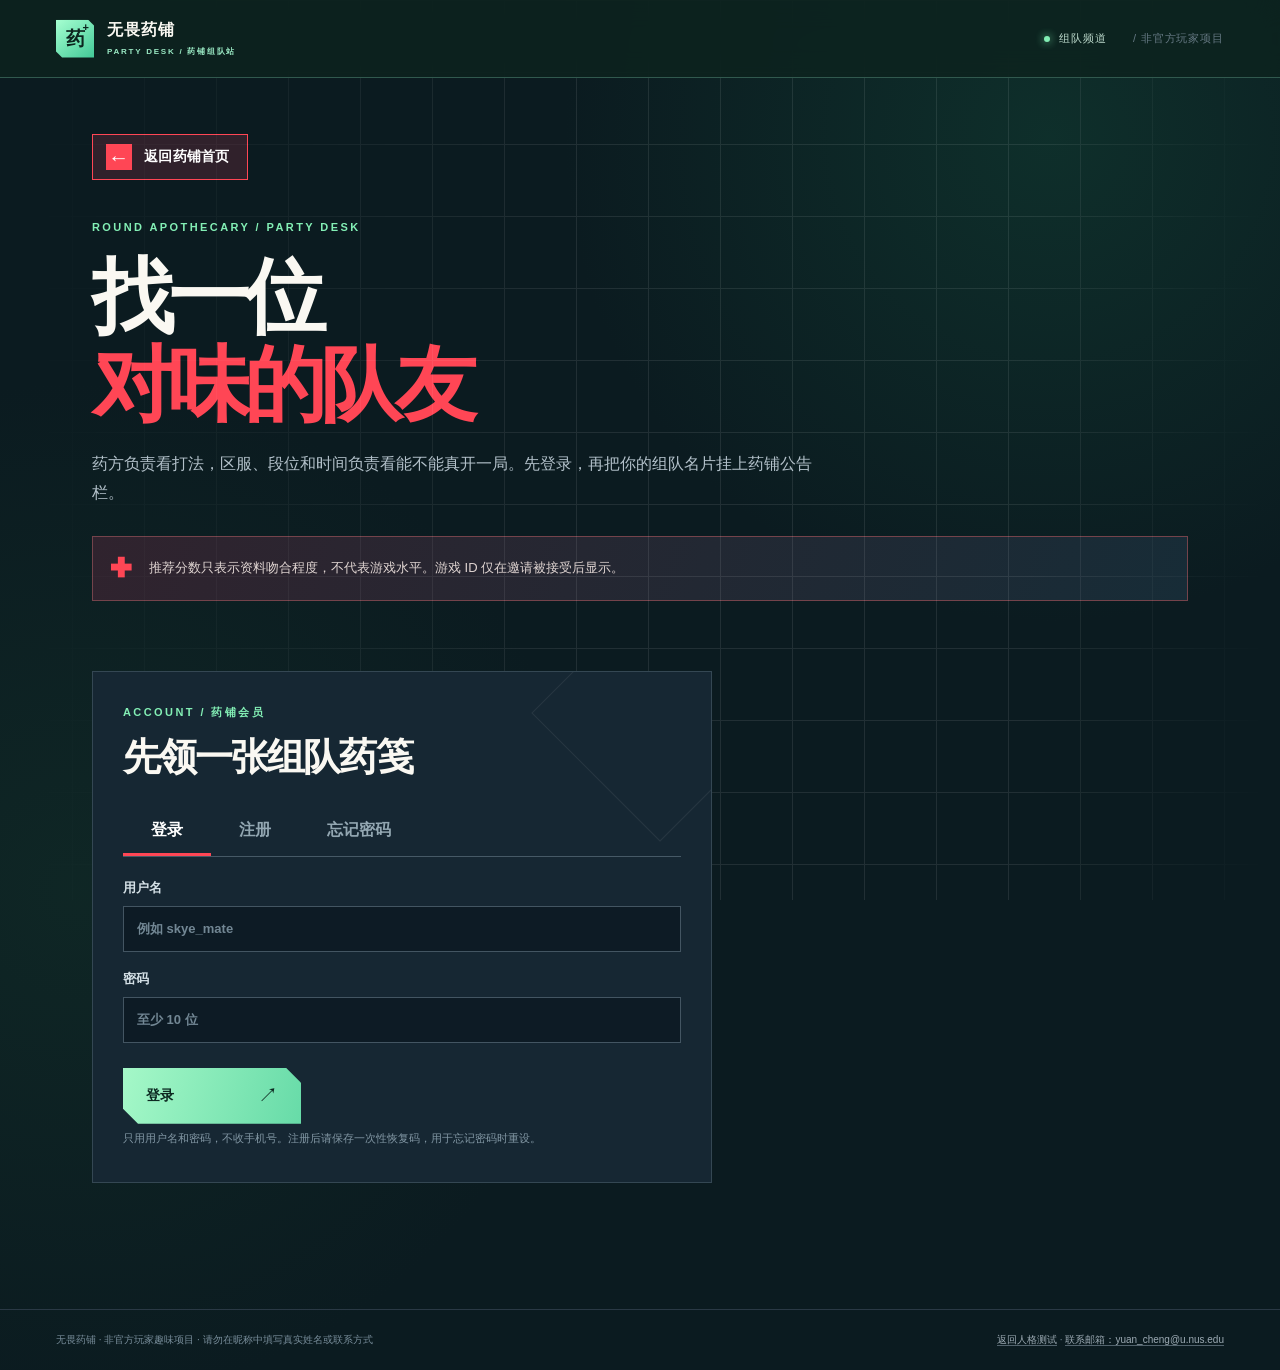
==== commit 904fe8e0: "Add clear return button to teammate matching page" ====
--- a/match.html
+++ b/match.html
@@ -7,12 +7,13 @@
   <meta http-equiv="Content-Security-Policy" content="default-src 'none'; script-src 'self'; style-src 'self'; img-src 'self' data:; connect-src https://valorant-apothecary-party.f2swf77gfz.chatgpt.site; base-uri 'none'; form-action 'none'">
   <title>药铺组队站｜无畏药铺</title>
   <link rel="stylesheet" href="./styles.css?v=11">
-  <link rel="stylesheet" href="./match.css?v=1">
+  <link rel="stylesheet" href="./match.css?v=2">
 </head>
 <body>
   <div class="site-shell">
     <header class="topbar"><a class="brand" href="./"><span class="brand-symbol" aria-hidden="true">药<span>+</span></span><span>无畏药铺<small>PARTY DESK / 药铺组队站</small></span></a><span class="top-status"><i></i> 组队频道 <span class="top-code">/ 非官方玩家项目</span></span></header>
     <main class="match-main">
+      <a class="match-back" href="./" aria-label="返回无畏药铺测试首页"><span aria-hidden="true">←</span><span>返回药铺首页</span></a>
       <div class="match-heading"><p class="overline">ROUND APOTHECARY / PARTY DESK</p><h1>找一位<span>对味的队友</span></h1><p>药方负责看打法，区服、段位和时间负责看能不能真开一局。先登录，再把你的组队名片挂上药铺公告栏。</p></div>
       <div class="match-banner"><span class="match-banner-icon" aria-hidden="true">✚</span><span>推荐分数只表示资料吻合程度，不代表游戏水平。游戏 ID 仅在邀请被接受后显示。</span></div>
       <p class="match-status" id="match-status" role="status" aria-live="polite"></p>
--- a/match.css
+++ b/match.css
@@ -2,3 +2,10 @@
 
 .match-remove-button{justify-self:start;background:none;border:0;color:#a7b8c2;padding:4px 0;font-size:11px;text-decoration:underline;text-underline-offset:3px}
 .match-recovery{border-color:#ac7f4e;background:linear-gradient(110deg,#3a2b25,#172733)}.match-recovery h2{margin:10px 0}.match-recovery p{color:#d1c2af;font-size:13px}.match-recovery pre{white-space:pre-wrap;word-break:break-all;background:#0d1b25;border:1px solid #805d40;padding:15px;line-height:1.8}.match-recovery button{margin-right:12px}
+
+.match-back{display:inline-flex;align-items:center;gap:12px;min-height:46px;margin-bottom:30px;padding:9px 17px 9px 13px;border:1px solid #ff4655;background:#30212b;color:#fff;text-decoration:none;font-size:14px;font-weight:800;letter-spacing:.02em;transition:background .2s ease,transform .2s ease,box-shadow .2s ease}
+.match-back span:first-child{display:grid;place-items:center;width:26px;height:26px;background:#ff4655;color:#fff;font-size:21px;line-height:1;transition:transform .2s ease}
+.match-back:hover{background:#ff4655;box-shadow:0 8px 24px #ff465533;transform:translateX(-3px)}
+.match-back:hover span:first-child{transform:translateX(-3px)}
+.match-back:focus-visible{outline:2px solid #fff;outline-offset:4px}
+@media(prefers-reduced-motion:reduce){.match-back,.match-back span:first-child{transition:none}}
